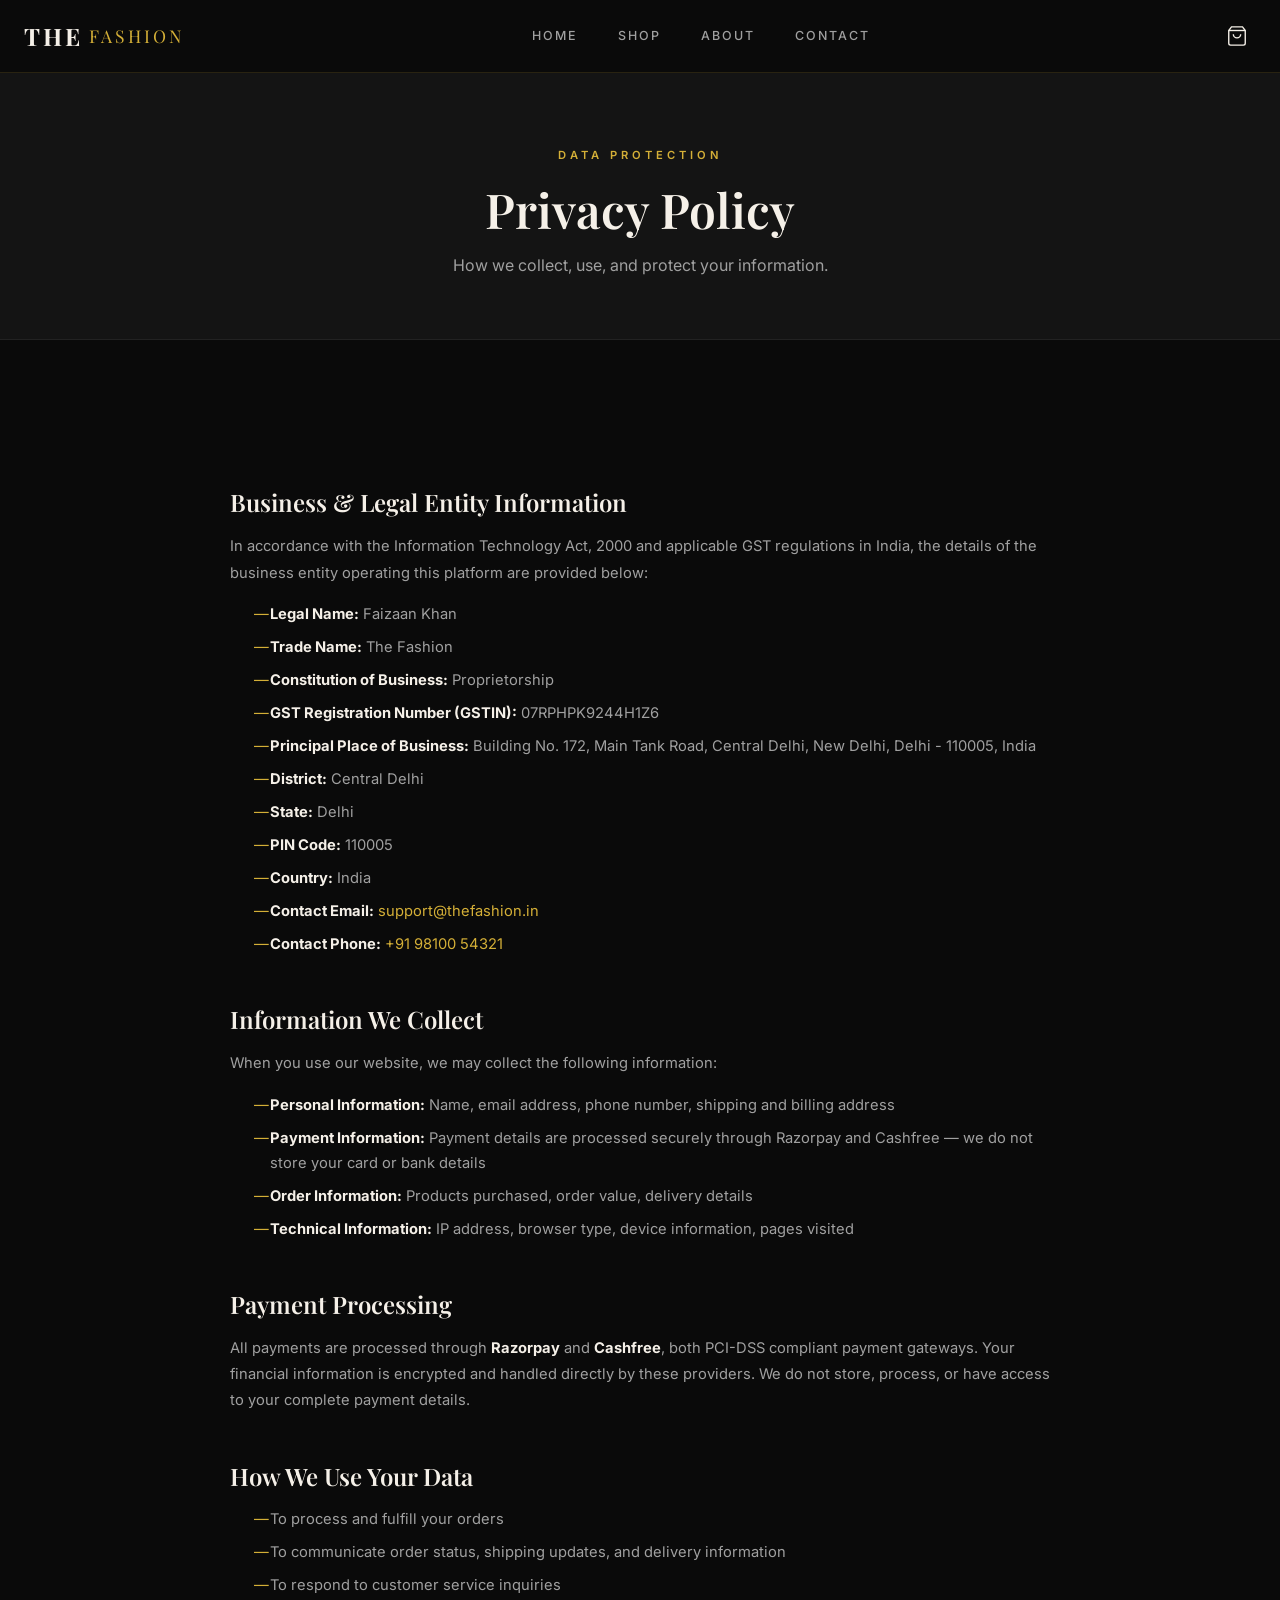
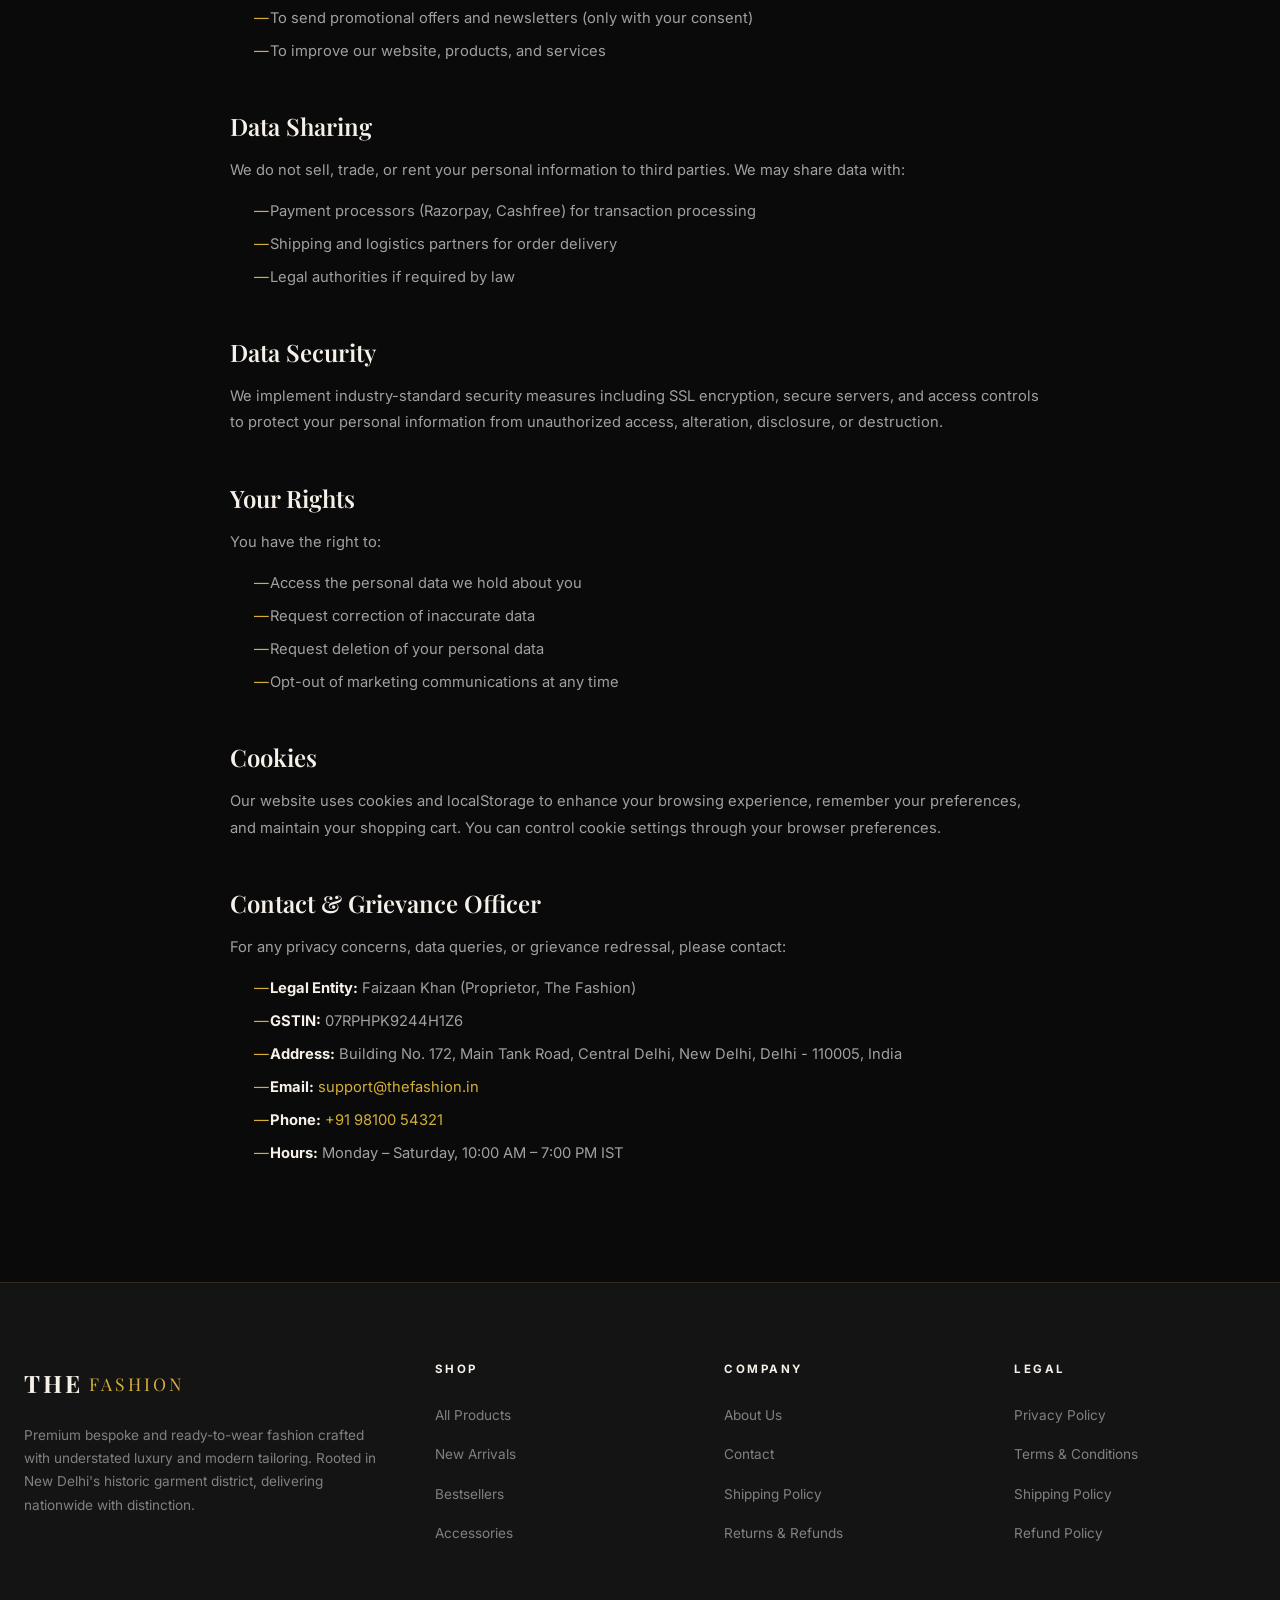
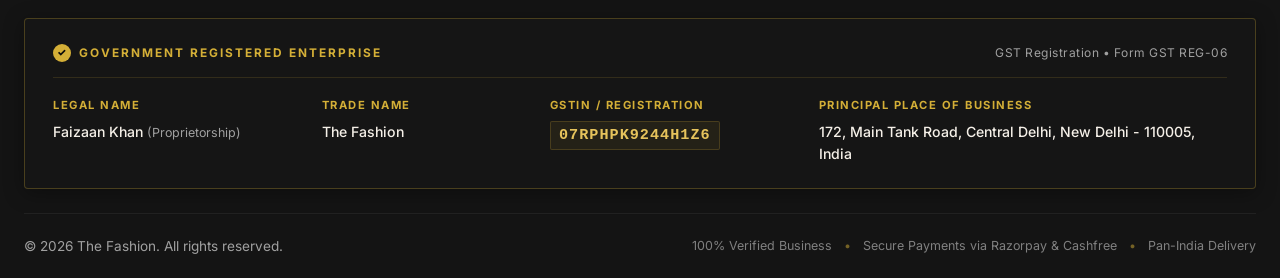
==== privacy.html @ 83e89a3a "Initial commit - Complete The Fashion ecommerce site" ====
<!DOCTYPE html>
<html lang="en">
<head>
  <meta charset="UTF-8">
  <meta name="viewport" content="width=device-width, initial-scale=1.0">
  <title>Privacy Policy — The Fashion</title>
  <link rel="stylesheet" href="css/styles.css">
  <link rel="icon" type="image/svg+xml" href="data:image/svg+xml,<svg xmlns='http://www.w3.org/2000/svg' viewBox='0 0 100 100'><text y='.9em' font-size='90'>◆</text></svg>">
</head>
<body>

<!-- Header -->
<header class="header">
  <div class="container">
    <a href="index.html" class="logo">THE <span>FASHION</span></a>
    <nav class="nav-links">
      <a href="index.html" >Home</a>
      <a href="shop.html" >Shop</a>
      <a href="about.html" >About</a>
      <a href="contact.html" >Contact</a>
    </nav>
    <div class="header-actions">
      <button class="cart-btn" aria-label="Open cart">
        <svg viewBox="0 0 24 24"><path d="M6 2L3 6v14a2 2 0 0 0 2 2h14a2 2 0 0 0 2-2V6l-3-4z"/><line x1="3" y1="6" x2="21" y2="6"/><path d="M16 10a4 4 0 0 1-8 0"/></svg>
        <span class="cart-count hidden">0</span>
      </button>
      <button class="hamburger" aria-label="Menu">
        <span></span><span></span><span></span>
      </button>
    </div>
  </div>
</header>

<!-- Mobile Nav -->
<nav class="mobile-nav">
  <a href="index.html" >Home</a>
  <a href="shop.html" >Shop</a>
  <a href="about.html" >About</a>
  <a href="contact.html" >Contact</a>
</nav>

<!-- Page Hero -->
<section class="page-hero">
  <div class="container">
    <span class="section-label">Data Protection</span>
    <h1>Privacy Policy</h1>
    <p>How we collect, use, and protect your information.</p>
  </div>
</section>

<!-- Content -->
<section class="legal-content container">
  <h2>Business &amp; Legal Entity Information</h2>
  <p>In accordance with the Information Technology Act, 2000 and applicable GST regulations in India, the details of the business entity operating this platform are provided below:</p>
  <ul>
    <li><strong>Legal Name:</strong> Faizaan Khan</li>
    <li><strong>Trade Name:</strong> The Fashion</li>
    <li><strong>Constitution of Business:</strong> Proprietorship</li>
    <li><strong>GST Registration Number (GSTIN):</strong> 07RPHPK9244H1Z6</li>
    <li><strong>Principal Place of Business:</strong> Building No. 172, Main Tank Road, Central Delhi, New Delhi, Delhi - 110005, India</li>
    <li><strong>District:</strong> Central Delhi</li>
    <li><strong>State:</strong> Delhi</li>
    <li><strong>PIN Code:</strong> 110005</li>
    <li><strong>Country:</strong> India</li>
    <li><strong>Contact Email:</strong> <a href="mailto:support@thefashion.in">support@thefashion.in</a></li>
    <li><strong>Contact Phone:</strong> <a href="tel:+919810054321">+91 98100 54321</a></li>
  </ul>

  <h2>Information We Collect</h2>
  <p>When you use our website, we may collect the following information:</p>
  <ul>
    <li><strong>Personal Information:</strong> Name, email address, phone number, shipping and billing address</li>
    <li><strong>Payment Information:</strong> Payment details are processed securely through Razorpay and Cashfree — we do not store your card or bank details</li>
    <li><strong>Order Information:</strong> Products purchased, order value, delivery details</li>
    <li><strong>Technical Information:</strong> IP address, browser type, device information, pages visited</li>
  </ul>

  <h2>Payment Processing</h2>
  <p>All payments are processed through <strong>Razorpay</strong> and <strong>Cashfree</strong>, both PCI-DSS compliant payment gateways. Your financial information is encrypted and handled directly by these providers. We do not store, process, or have access to your complete payment details.</p>

  <h2>How We Use Your Data</h2>
  <ul>
    <li>To process and fulfill your orders</li>
    <li>To communicate order status, shipping updates, and delivery information</li>
    <li>To respond to customer service inquiries</li>
    <li>To send promotional offers and newsletters (only with your consent)</li>
    <li>To improve our website, products, and services</li>
  </ul>

  <h2>Data Sharing</h2>
  <p>We do not sell, trade, or rent your personal information to third parties. We may share data with:</p>
  <ul>
    <li>Payment processors (Razorpay, Cashfree) for transaction processing</li>
    <li>Shipping and logistics partners for order delivery</li>
    <li>Legal authorities if required by law</li>
  </ul>

  <h2>Data Security</h2>
  <p>We implement industry-standard security measures including SSL encryption, secure servers, and access controls to protect your personal information from unauthorized access, alteration, disclosure, or destruction.</p>

  <h2>Your Rights</h2>
  <p>You have the right to:</p>
  <ul>
    <li>Access the personal data we hold about you</li>
    <li>Request correction of inaccurate data</li>
    <li>Request deletion of your personal data</li>
    <li>Opt-out of marketing communications at any time</li>
  </ul>

  <h2>Cookies</h2>
  <p>Our website uses cookies and localStorage to enhance your browsing experience, remember your preferences, and maintain your shopping cart. You can control cookie settings through your browser preferences.</p>

  <h2>Contact &amp; Grievance Officer</h2>
  <p>For any privacy concerns, data queries, or grievance redressal, please contact:</p>
  <ul>
    <li><strong>Legal Entity:</strong> Faizaan Khan (Proprietor, The Fashion)</li>
    <li><strong>GSTIN:</strong> 07RPHPK9244H1Z6</li>
    <li><strong>Address:</strong> Building No. 172, Main Tank Road, Central Delhi, New Delhi, Delhi - 110005, India</li>
    <li><strong>Email:</strong> <a href="mailto:support@thefashion.in">support@thefashion.in</a></li>
    <li><strong>Phone:</strong> <a href="tel:+919810054321">+91 98100 54321</a></li>
    <li><strong>Hours:</strong> Monday – Saturday, 10:00 AM – 7:00 PM IST</li>
  </ul>
</section>

<!-- Cart Overlay -->
<div class="cart-overlay"></div>

<!-- Cart Sidebar -->
<div class="cart-sidebar">
  <div class="cart-sidebar-header">
    <h3>Shopping Bag <span class="cart-item-count"></span></h3>
    <button class="close-cart">&times;</button>
  </div>
  <div class="cart-items"></div>
  <div class="cart-footer">
    <div class="cart-total">
      <span>Subtotal</span>
      <span class="cart-total-amount">₹0</span>
    </div>
    <a href="checkout.html" class="btn btn-primary">Proceed to Checkout</a>
  </div>
</div>

<!-- Footer -->
<footer class="footer">
  <div class="container">
    <div class="footer-grid">
      <div class="footer-brand">
        <a href="index.html" class="logo">THE <span>FASHION</span></a>
        <p>Premium bespoke and ready-to-wear fashion crafted with understated luxury and modern tailoring. Rooted in New Delhi's historic garment district, delivering nationwide with distinction.</p>
      </div>
      <div class="footer-col">
        <h4>Shop</h4>
        <ul>
          <li><a href="shop.html">All Products</a></li>
          <li><a href="shop.html">New Arrivals</a></li>
          <li><a href="shop.html">Bestsellers</a></li>
          <li><a href="shop.html">Accessories</a></li>
        </ul>
      </div>
      <div class="footer-col">
        <h4>Company</h4>
        <ul>
          <li><a href="about.html">About Us</a></li>
          <li><a href="contact.html">Contact</a></li>
          <li><a href="shipping.html">Shipping Policy</a></li>
          <li><a href="refund.html">Returns &amp; Refunds</a></li>
        </ul>
      </div>
      <div class="footer-col">
        <h4>Legal</h4>
        <ul>
          <li><a href="privacy.html">Privacy Policy</a></li>
          <li><a href="terms.html">Terms &amp; Conditions</a></li>
          <li><a href="shipping.html">Shipping Policy</a></li>
          <li><a href="refund.html">Refund Policy</a></li>
        </ul>
      </div>
    </div>
    <!-- Compliance & Business Registration Banner -->
    <div class="footer-compliance">
      <div class="compliance-header">
        <span class="compliance-badge">Government Registered Enterprise</span>
        <span class="compliance-tag">GST Registration &bull; Form GST REG-06</span>
      </div>
      <div class="compliance-grid">
        <div class="compliance-item">
          <span class="comp-label">Legal Name</span>
          <span class="comp-value">Faizaan Khan <span class="comp-sub">(Proprietorship)</span></span>
        </div>
        <div class="compliance-item">
          <span class="comp-label">Trade Name</span>
          <span class="comp-value">The Fashion</span>
        </div>
        <div class="compliance-item">
          <span class="comp-label">GSTIN / Registration</span>
          <span class="comp-value comp-highlight">07RPHPK9244H1Z6</span>
        </div>
        <div class="compliance-item">
          <span class="comp-label">Principal Place of Business</span>
          <span class="comp-value">172, Main Tank Road, Central Delhi, New Delhi - 110005, India</span>
        </div>
      </div>
    </div>

    <div class="footer-bottom">
      <p>&copy; 2026 The Fashion. All rights reserved.</p>
      <div class="footer-badges">
        <span>100% Verified Business</span>
        <span>&bull;</span>
        <span>Secure Payments via Razorpay &amp; Cashfree</span>
        <span>&bull;</span>
        <span>Pan-India Delivery</span>
      </div>
    </div>
  </div></footer>


<script src="js/script.js"></script>

</body>
</html>
---- css/styles.css ----
/* ============================================
   THE FASHION — Luxury Dark Gold Theme
   Premium Fashion Ecommerce
   ============================================ */

/* --- Google Fonts Import --- */
@import url('https://fonts.googleapis.com/css2?family=Playfair+Display:ital,wght@0,400;0,500;0,600;0,700;0,800;1,400;1,500&family=Inter:wght@300;400;500;600;700&display=swap');

/* --- CSS Custom Properties --- */
:root {
  /* Core palette */
  --black: #0a0a0a;
  --black-light: #141414;
  --black-mid: #1a1a1a;
  --charcoal: #252525;
  --charcoal-light: #333333;
  --gold: #d4af37;
  --gold-light: #e6c35c;
  --gold-dark: #b8860b;
  --gold-muted: #c9a84c;
  --ivory: #f5f0e8;
  --ivory-dark: #e8e0d0;
  --white: #fafafa;
  --gray-100: #f0f0f0;
  --gray-200: #d0d0d0;
  --gray-300: #a0a0a0;
  --gray-400: #808080;
  --gray-500: #606060;
  --gray-600: #404040;
  --red: #c0392b;
  --green: #27ae60;

  /* Semantic */
  --bg-primary: var(--black);
  --bg-secondary: var(--black-light);
  --bg-card: var(--black-mid);
  --bg-elevated: var(--charcoal);
  --text-primary: var(--ivory);
  --text-secondary: var(--gray-300);
  --text-muted: var(--gray-400);
  --accent: var(--gold);
  --accent-light: var(--gold-light);
  --accent-dark: var(--gold-dark);
  --border-color: rgba(212, 175, 55, 0.15);
  --border-subtle: rgba(255, 255, 255, 0.06);

  /* Typography */
  --font-display: 'Playfair Display', Georgia, 'Times New Roman', serif;
  --font-body: 'Inter', -apple-system, BlinkMacSystemFont, 'Segoe UI', sans-serif;

  /* Spacing */
  --section-pad: 100px;
  --container-max: 1280px;

  /* Transitions */
  --ease: cubic-bezier(0.4, 0, 0.2, 1);
  --transition: all 0.3s var(--ease);
}

/* --- Reset & Base --- */
*, *::before, *::after {
  margin: 0;
  padding: 0;
  box-sizing: border-box;
}

html {
  scroll-behavior: smooth;
  font-size: 16px;
}

body {
  font-family: var(--font-body);
  background: var(--bg-primary);
  color: var(--text-primary);
  line-height: 1.7;
  -webkit-font-smoothing: antialiased;
  -moz-osx-font-smoothing: grayscale;
  overflow-x: hidden;
}

a {
  color: var(--accent);
  text-decoration: none;
  transition: var(--transition);
}

a:hover {
  color: var(--accent-light);
}

img {
  max-width: 100%;
  height: auto;
  display: block;
}

ul, ol {
  list-style: none;
}

button {
  cursor: pointer;
  font-family: var(--font-body);
  border: none;
  outline: none;
  background: none;
}

input, textarea, select {
  font-family: var(--font-body);
  outline: none;
}

.container {
  max-width: var(--container-max);
  margin: 0 auto;
  padding: 0 24px;
}

/* --- Typography --- */
h1, h2, h3, h4, h5 {
  font-family: var(--font-display);
  font-weight: 600;
  line-height: 1.2;
  color: var(--text-primary);
}

h1 { font-size: clamp(2.2rem, 5vw, 3.8rem); }
h2 { font-size: clamp(1.8rem, 4vw, 2.8rem); }
h3 { font-size: clamp(1.3rem, 3vw, 1.6rem); }
h4 { font-size: 1.15rem; }

p {
  color: var(--text-secondary);
  line-height: 1.8;
}

/* --- Section Headers --- */
.section-label {
  display: inline-block;
  font-family: var(--font-body);
  font-size: 0.7rem;
  font-weight: 600;
  letter-spacing: 4px;
  text-transform: uppercase;
  color: var(--accent);
  margin-bottom: 16px;
  position: relative;
  padding-left: 40px;
}

.section-label::before {
  content: '';
  position: absolute;
  left: 0;
  top: 50%;
  width: 28px;
  height: 1px;
  background: var(--accent);
}

.section-title {
  margin-bottom: 20px;
}

.section-subtitle {
  font-size: 1.05rem;
  color: var(--text-secondary);
  max-width: 600px;
}

/* --- Buttons --- */
.btn {
  display: inline-flex;
  align-items: center;
  justify-content: center;
  gap: 8px;
  padding: 14px 36px;
  font-size: 0.8rem;
  font-weight: 600;
  letter-spacing: 2px;
  text-transform: uppercase;
  border-radius: 2px;
  transition: var(--transition);
  position: relative;
  overflow: hidden;
}

.btn-primary {
  background: var(--accent);
  color: var(--black);
}

.btn-primary:hover {
  background: var(--accent-light);
  color: var(--black);
  transform: translateY(-2px);
  box-shadow: 0 8px 25px rgba(212, 175, 55, 0.3);
}

.btn-outline {
  background: transparent;
  color: var(--ivory);
  border: 1px solid rgba(245, 240, 232, 0.3);
}

.btn-outline:hover {
  border-color: var(--accent);
  color: var(--accent);
  transform: translateY(-2px);
}

.btn-dark {
  background: var(--charcoal);
  color: var(--ivory);
  border: 1px solid var(--border-color);
}

.btn-dark:hover {
  background: var(--accent);
  color: var(--black);
  border-color: var(--accent);
}

.btn-sm {
  padding: 10px 24px;
  font-size: 0.7rem;
  letter-spacing: 1.5px;
}

/* ============================================
   HEADER / NAVIGATION
   ============================================ */
.header {
  position: fixed;
  top: 0;
  left: 0;
  width: 100%;
  z-index: 1000;
  background: rgba(10, 10, 10, 0.92);
  backdrop-filter: blur(20px);
  -webkit-backdrop-filter: blur(20px);
  border-bottom: 1px solid var(--border-color);
  transition: var(--transition);
}

.header.scrolled {
  background: rgba(10, 10, 10, 0.98);
  box-shadow: 0 4px 30px rgba(0, 0, 0, 0.5);
}

.header .container {
  display: flex;
  align-items: center;
  justify-content: space-between;
  height: 72px;
}

.logo {
  font-family: var(--font-display);
  font-size: 1.5rem;
  font-weight: 700;
  color: var(--ivory);
  letter-spacing: 3px;
  text-transform: uppercase;
  display: flex;
  align-items: center;
  gap: 6px;
}

.logo span {
  color: var(--accent);
  font-weight: 400;
  font-size: 1.1rem;
}

.nav-links {
  display: flex;
  align-items: center;
  gap: 40px;
}

.nav-links a {
  font-size: 0.78rem;
  font-weight: 500;
  letter-spacing: 2px;
  text-transform: uppercase;
  color: var(--gray-300);
  position: relative;
  padding: 4px 0;
}

.nav-links a::after {
  content: '';
  position: absolute;
  bottom: -2px;
  left: 0;
  width: 0;
  height: 1px;
  background: var(--accent);
  transition: width 0.3s var(--ease);
}

.nav-links a:hover,
.nav-links a.active {
  color: var(--accent);
}

.nav-links a:hover::after,
.nav-links a.active::after {
  width: 100%;
}

.header-actions {
  display: flex;
  align-items: center;
  gap: 20px;
}

.cart-btn {
  position: relative;
  color: var(--ivory);
  font-size: 1.2rem;
  padding: 8px;
  transition: var(--transition);
  background: none;
  border: none;
  cursor: pointer;
  display: flex;
  align-items: center;
  gap: 6px;
}

.cart-btn:hover {
  color: var(--accent);
}

.cart-btn svg {
  width: 22px;
  height: 22px;
  stroke: currentColor;
  fill: none;
  stroke-width: 1.5;
}

.cart-count {
  position: absolute;
  top: 0;
  right: -4px;
  background: var(--accent);
  color: var(--black);
  font-size: 0.6rem;
  font-weight: 700;
  width: 18px;
  height: 18px;
  border-radius: 50%;
  display: flex;
  align-items: center;
  justify-content: center;
}

.cart-count.hidden {
  display: none;
}

/* Hamburger */
.hamburger {
  display: none;
  flex-direction: column;
  gap: 5px;
  padding: 8px;
  cursor: pointer;
  background: none;
  border: none;
}

.hamburger span {
  width: 24px;
  height: 1.5px;
  background: var(--ivory);
  transition: var(--transition);
  display: block;
}

.hamburger.active span:nth-child(1) {
  transform: rotate(45deg) translate(5px, 5px);
}

.hamburger.active span:nth-child(2) {
  opacity: 0;
}

.hamburger.active span:nth-child(3) {
  transform: rotate(-45deg) translate(5px, -5px);
}

/* Mobile Nav */
.mobile-nav {
  display: none;
  position: fixed;
  top: 72px;
  left: 0;
  width: 100%;
  height: calc(100vh - 72px);
  background: rgba(10, 10, 10, 0.98);
  backdrop-filter: blur(20px);
  z-index: 999;
  padding: 40px 24px;
}

.mobile-nav.active {
  display: flex;
  flex-direction: column;
  gap: 0;
}

.mobile-nav a {
  display: block;
  padding: 18px 0;
  font-size: 1.1rem;
  font-weight: 500;
  letter-spacing: 3px;
  text-transform: uppercase;
  color: var(--gray-300);
  border-bottom: 1px solid var(--border-subtle);
}

.mobile-nav a:hover,
.mobile-nav a.active {
  color: var(--accent);
}

/* ============================================
   HERO SECTION (REDESIGNED WITH AUTO-SCROLLER)
   ============================================ */
.hero {
  position: relative;
  min-height: 100vh;
  display: flex;
  flex-direction: column;
  justify-content: center;
  overflow: hidden;
  background: var(--black);
  padding-top: 100px;
  padding-bottom: 0;
}

.hero-bg {
  position: absolute;
  inset: 0;
  background-image: url('../assets/hero-bg.svg');
  background-size: cover;
  background-position: center;
  background-repeat: no-repeat;
}

.hero-overlay {
  position: absolute;
  inset: 0;
  background: linear-gradient(
    135deg,
    rgba(10, 10, 10, 0.92) 0%,
    rgba(10, 10, 10, 0.75) 50%,
    rgba(10, 10, 10, 0.88) 100%
  );
}

.hero-container {
  width: 100%;
  position: relative;
  z-index: 2;
  padding-top: 20px;
  padding-bottom: 40px;
}

.hero-grid {
  display: grid;
  grid-template-columns: 1.15fr 1fr;
  gap: 56px;
  align-items: center;
}

.hero-content {
  position: relative;
  z-index: 2;
  max-width: 620px;
}

.hero-label {
  display: inline-block;
  font-size: 0.72rem;
  font-weight: 700;
  letter-spacing: 3px;
  text-transform: uppercase;
  color: var(--accent);
  margin-bottom: 22px;
  padding: 6px 18px;
  border: 1px solid rgba(212, 175, 55, 0.35);
  background: rgba(212, 175, 55, 0.08);
  border-radius: 2px;
}

.hero h1 {
  font-size: clamp(2.4rem, 4.5vw, 4rem);
  font-weight: 700;
  line-height: 1.15;
  margin-bottom: 22px;
  color: var(--ivory);
}

.hero h1 em {
  font-style: italic;
  color: var(--accent);
  display: inline-block;
}

.hero p {
  font-size: 1.05rem;
  color: var(--gray-300);
  margin-bottom: 32px;
  max-width: 540px;
  line-height: 1.8;
}

.hero-buttons {
  display: flex;
  gap: 16px;
  flex-wrap: wrap;
  margin-bottom: 36px;
}

.hero-stats {
  display: flex;
  align-items: center;
  gap: 36px;
  padding-top: 28px;
  border-top: 1px solid rgba(212, 175, 55, 0.18);
}

.stat-item {
  display: flex;
  flex-direction: column;
  gap: 4px;
}

.stat-number {
  font-family: var(--font-display);
  font-size: 1.6rem;
  font-weight: 700;
  color: var(--accent);
  line-height: 1;
}

.stat-label {
  font-size: 0.72rem;
  font-weight: 600;
  color: var(--gray-400);
  letter-spacing: 1px;
  text-transform: uppercase;
}

/* --- Dual Column Auto-Scrolling Clothes Showcase --- */
.hero-showcase {
  position: relative;
  height: 560px;
  display: grid;
  grid-template-columns: 1fr 1fr;
  gap: 20px;
  overflow: hidden;
  border-radius: 8px;
  padding: 10px 0;
}

/* Gradient Fade Masks Top & Bottom */
.showcase-gradient-top,
.showcase-gradient-bottom {
  position: absolute;
  left: 0;
  right: 0;
  height: 90px;
  z-index: 3;
  pointer-events: none;
}

.showcase-gradient-top {
  top: 0;
  background: linear-gradient(to bottom, var(--black) 15%, rgba(10, 10, 10, 0) 100%);
}

.showcase-gradient-bottom {
  bottom: 0;
  background: linear-gradient(to top, var(--black) 15%, rgba(10, 10, 10, 0) 100%);
}

.showcase-col {
  overflow: hidden;
  position: relative;
  height: 100%;
}

.showcase-track {
  display: flex;
  flex-direction: column;
  gap: 20px;
}

/* Continuous Auto-Scroll Keyframes */
.scroll-up .showcase-track {
  animation: scrollUp 24s linear infinite;
}

.scroll-down .showcase-track {
  animation: scrollDown 24s linear infinite;
}

.showcase-col:hover .showcase-track {
  animation-play-state: paused;
}

@keyframes scrollUp {
  0% { transform: translateY(0); }
  100% { transform: translateY(-50%); }
}

@keyframes scrollDown {
  0% { transform: translateY(-50%); }
  100% { transform: translateY(0); }
}

/* Product Card in Showcase */
.showcase-card {
  position: relative;
  display: block;
  background: #181818;
  border: 1px solid rgba(212, 175, 55, 0.2);
  border-radius: 6px;
  overflow: hidden;
  box-shadow: 0 10px 30px rgba(0, 0, 0, 0.5);
  transition: all 0.3s cubic-bezier(0.4, 0, 0.2, 1);
  text-decoration: none;
}

.showcase-card:hover {
  transform: translateY(-4px) scale(1.02);
  border-color: var(--accent);
  box-shadow: 0 15px 35px rgba(212, 175, 55, 0.25);
}

.showcase-card img {
  width: 100%;
  aspect-ratio: 4/5;
  object-fit: cover;
  display: block;
  transition: transform 0.5s ease;
}

.showcase-card:hover img {
  transform: scale(1.06);
}

.showcase-card-info {
  position: absolute;
  bottom: 0;
  left: 0;
  right: 0;
  padding: 14px 14px 12px;
  background: linear-gradient(to top, rgba(10, 10, 10, 0.95) 0%, rgba(10, 10, 10, 0.7) 70%, transparent 100%);
  display: flex;
  justify-content: space-between;
  align-items: flex-end;
  gap: 8px;
}

.sc-name {
  font-family: var(--font-body);
  font-size: 0.78rem;
  font-weight: 600;
  color: var(--ivory);
  line-height: 1.3;
  white-space: nowrap;
  overflow: hidden;
  text-overflow: ellipsis;
}

.sc-price {
  font-size: 0.86rem;
  font-weight: 700;
  color: var(--accent);
  flex-shrink: 0;
}

/* --- Horizontal Auto-Scrolling Ticker Ribbon --- */
.hero-ticker-wrap {
  width: 100%;
  overflow: hidden;
  background: rgba(18, 18, 18, 0.95);
  border-top: 1px solid rgba(212, 175, 55, 0.2);
  border-bottom: 1px solid rgba(212, 175, 55, 0.2);
  padding: 14px 0;
  position: relative;
  z-index: 2;
}

.hero-ticker {
  display: flex;
  width: max-content;
  animation: tickerScroll 28s linear infinite;
  gap: 36px;
}

.hero-ticker-wrap:hover .hero-ticker {
  animation-play-state: paused;
}

.ticker-item {
  display: flex;
  align-items: center;
  gap: 12px;
  font-size: 0.76rem;
  font-weight: 700;
  letter-spacing: 2.5px;
  text-transform: uppercase;
  color: var(--ivory);
  white-space: nowrap;
}

.ticker-bullet {
  color: var(--accent);
  font-size: 1.1rem;
}

@keyframes tickerScroll {
  0% { transform: translateX(0); }
  100% { transform: translateX(-50%); }
}

@media (max-width: 1024px) {
  .hero-grid {
    grid-template-columns: 1fr;
    gap: 40px;
    text-align: center;
  }
  .hero-content {
    max-width: 100%;
    margin: 0 auto;
  }
  .hero-buttons {
    justify-content: center;
  }
  .hero-stats {
    justify-content: center;
  }
  .hero-showcase {
    height: 480px;
    max-width: 520px;
    margin: 0 auto;
  }
}

@media (max-width: 600px) {
  .hero {
    padding-top: 85px;
  }
  .hero-showcase {
    height: 380px;
    gap: 12px;
  }
  .showcase-track {
    gap: 12px;
  }
  .sc-name {
    font-size: 0.72rem;
  }
  .sc-price {
    font-size: 0.78rem;
  }
  .hero-stats {
    gap: 20px;
  }
  .stat-number {
    font-size: 1.3rem;
  }
  .stat-label {
    font-size: 0.65rem;
  }
}

/* ============================================
   FEATURED PRODUCTS
   ============================================ */
.featured-products {
  padding: var(--section-pad) 0;
  background: var(--bg-primary);
}

.featured-products .section-header {
  text-align: center;
  margin-bottom: 60px;
}

.featured-products .section-label {
  padding-left: 0;
}

.featured-products .section-label::before {
  display: none;
}

.products-grid {
  display: grid;
  grid-template-columns: repeat(auto-fill, minmax(260px, 1fr));
  gap: 24px;
}

/* Product Card */
.product-card {
  background: var(--bg-card);
  border: 1px solid var(--border-subtle);
  border-radius: 4px;
  overflow: hidden;
  transition: var(--transition);
  position: relative;
}

.product-card:hover {
  border-color: var(--border-color);
  transform: translateY(-4px);
  box-shadow: 0 20px 40px rgba(0, 0, 0, 0.4);
}

.product-card-img {
  position: relative;
  aspect-ratio: 4/5;
  overflow: hidden;
  background: var(--charcoal);
}

.product-card-img img {
  width: 100%;
  height: 100%;
  object-fit: cover;
  transition: transform 0.6s var(--ease);
}

.product-card:hover .product-card-img img {
  transform: scale(1.05);
}

.product-badge {
  position: absolute;
  top: 12px;
  left: 12px;
  padding: 4px 12px;
  font-size: 0.6rem;
  font-weight: 700;
  letter-spacing: 2px;
  text-transform: uppercase;
  background: var(--accent);
  color: var(--black);
  border-radius: 1px;
}

.product-card-body {
  padding: 20px;
}

.product-category {
  font-size: 0.65rem;
  font-weight: 600;
  letter-spacing: 2px;
  text-transform: uppercase;
  color: var(--accent-dark);
  margin-bottom: 6px;
}

.product-name {
  font-family: var(--font-display);
  font-size: 1rem;
  font-weight: 500;
  color: var(--ivory);
  margin-bottom: 10px;
  line-height: 1.3;
}

.product-price {
  font-size: 1.05rem;
  font-weight: 600;
  color: var(--accent);
  margin-bottom: 16px;
  font-family: var(--font-body);
}

.add-to-cart-btn {
  width: 100%;
  padding: 12px;
  background: transparent;
  border: 1px solid var(--border-color);
  color: var(--accent);
  font-size: 0.7rem;
  font-weight: 600;
  letter-spacing: 2px;
  text-transform: uppercase;
  cursor: pointer;
  transition: var(--transition);
  border-radius: 2px;
}

.add-to-cart-btn:hover {
  background: var(--accent);
  color: var(--black);
  border-color: var(--accent);
}

.add-to-cart-btn.added {
  background: var(--green);
  color: var(--white);
  border-color: var(--green);
}

/* ============================================
   FEATURES STRIP
   ============================================ */
.features-strip {
  padding: 60px 0;
  background: var(--bg-secondary);
  border-top: 1px solid var(--border-subtle);
  border-bottom: 1px solid var(--border-subtle);
}

.features-grid {
  display: grid;
  grid-template-columns: repeat(4, 1fr);
  gap: 32px;
}

.feature-item {
  text-align: center;
  padding: 30px 20px;
}

.feature-icon {
  width: 48px;
  height: 48px;
  margin: 0 auto 16px;
  display: flex;
  align-items: center;
  justify-content: center;
  border: 1px solid var(--border-color);
  border-radius: 50%;
  color: var(--accent);
}

.feature-icon svg {
  width: 22px;
  height: 22px;
  stroke: currentColor;
  fill: none;
  stroke-width: 1.5;
}

.feature-item h4 {
  font-family: var(--font-display);
  font-size: 0.95rem;
  margin-bottom: 8px;
  color: var(--ivory);
}

.feature-item p {
  font-size: 0.82rem;
  color: var(--gray-400);
  line-height: 1.6;
}

/* ============================================
   ABOUT PREVIEW (HOME)
   ============================================ */
.about-preview {
  padding: var(--section-pad) 0;
  background: var(--bg-primary);
}

.about-preview-grid {
  display: grid;
  grid-template-columns: 1fr 1fr;
  gap: 80px;
  align-items: center;
}

.about-preview-content .section-label {
  margin-bottom: 20px;
}

.about-preview-content h2 {
  margin-bottom: 24px;
}

.about-preview-content p {
  margin-bottom: 20px;
  font-size: 0.95rem;
}

.about-accent-blocks {
  display: flex;
  gap: 12px;
  margin: 32px 0;
}

.accent-block {
  width: 48px;
  height: 48px;
  border-radius: 2px;
}

.accent-block:nth-child(1) { background: var(--gold); }
.accent-block:nth-child(2) { background: var(--gold-dark); }
.accent-block:nth-child(3) { background: var(--charcoal); border: 1px solid var(--border-color); }
.accent-block:nth-child(4) { background: var(--ivory); }

.about-preview-image {
  position: relative;
}

.about-preview-image img {
  width: 100%;
  aspect-ratio: 4/5;
  object-fit: cover;
  border-radius: 4px;
  border: 1px solid var(--border-color);
  box-shadow: 0 20px 40px rgba(0, 0, 0, 0.4);
}

.about-preview-image::before {
  content: '';
  position: absolute;
  top: -16px;
  right: -16px;
  width: 100%;
  height: 100%;
  border: 1px solid var(--border-color);
  border-radius: 4px;
  z-index: -1;
}

/* ============================================
   PAGE HERO (Inner pages)
   ============================================ */
.page-hero {
  padding: 140px 0 60px;
  background: var(--bg-secondary);
  border-bottom: 1px solid var(--border-subtle);
  text-align: center;
}

.page-hero .section-label {
  padding-left: 0;
}

.page-hero .section-label::before {
  display: none;
}

.page-hero h1 {
  font-size: clamp(2rem, 4vw, 3rem);
  margin-bottom: 12px;
}

.page-hero p {
  font-size: 1rem;
  color: var(--text-secondary);
}

/* ============================================
   SHOP PAGE
   ============================================ */
.shop-section {
  padding: 60px 0 var(--section-pad);
}

.filter-bar {
  display: flex;
  flex-wrap: wrap;
  gap: 10px;
  margin-bottom: 48px;
  justify-content: center;
}

.filter-btn {
  padding: 10px 24px;
  font-size: 0.72rem;
  font-weight: 600;
  letter-spacing: 1.5px;
  text-transform: uppercase;
  color: var(--gray-300);
  background: transparent;
  border: 1px solid var(--border-subtle);
  cursor: pointer;
  transition: var(--transition);
  border-radius: 2px;
}

.filter-btn:hover,
.filter-btn.active {
  color: var(--black);
  background: var(--accent);
  border-color: var(--accent);
}

.product-count {
  text-align: center;
  margin-bottom: 32px;
  font-size: 0.85rem;
  color: var(--gray-400);
}

/* ============================================
   ABOUT PAGE
   ============================================ */
.about-story {
  padding: var(--section-pad) 0;
}

.about-story-grid {
  display: grid;
  grid-template-columns: 1fr 1fr;
  gap: 80px;
  align-items: center;
}

.about-story-content h2 {
  margin-bottom: 24px;
}

.about-story-content p {
  margin-bottom: 16px;
  font-size: 0.95rem;
}

.about-story-image img {
  width: 100%;
  aspect-ratio: 4/5;
  object-fit: cover;
  border-radius: 4px;
  border: 1px solid var(--border-color);
  box-shadow: 0 20px 40px rgba(0, 0, 0, 0.4);
}

.values-section {
  padding: 80px 0 var(--section-pad);
  background: var(--bg-secondary);
}

.values-section .section-header {
  text-align: center;
  margin-bottom: 60px;
}

.values-section .section-label {
  padding-left: 0;
}

.values-section .section-label::before {
  display: none;
}

.values-grid {
  display: grid;
  grid-template-columns: repeat(3, 1fr);
  gap: 32px;
}

.value-card {
  background: var(--bg-card);
  border: 1px solid var(--border-subtle);
  padding: 48px 36px;
  text-align: center;
  border-radius: 4px;
  transition: var(--transition);
}

.value-card:hover {
  border-color: var(--border-color);
  transform: translateY(-4px);
}

.value-icon {
  width: 56px;
  height: 56px;
  margin: 0 auto 24px;
  display: flex;
  align-items: center;
  justify-content: center;
  border: 1px solid var(--border-color);
  border-radius: 50%;
  color: var(--accent);
}

.value-icon svg {
  width: 26px;
  height: 26px;
  stroke: currentColor;
  fill: none;
  stroke-width: 1.5;
}

.value-card h3 {
  font-size: 1.2rem;
  margin-bottom: 16px;
  color: var(--ivory);
}

.value-card p {
  font-size: 0.88rem;
  color: var(--gray-400);
  line-height: 1.7;
}

/* ============================================
   CONTACT PAGE
   ============================================ */
.contact-section {
  padding: var(--section-pad) 0;
}

.contact-grid {
  display: grid;
  grid-template-columns: 1fr 1.2fr;
  gap: 60px;
}

.contact-info-cards {
  display: flex;
  flex-direction: column;
  gap: 24px;
}

.contact-info-card {
  display: flex;
  align-items: flex-start;
  gap: 20px;
  padding: 28px;
  background: var(--bg-card);
  border: 1px solid var(--border-subtle);
  border-radius: 4px;
  transition: var(--transition);
}

.contact-info-card:hover {
  border-color: var(--border-color);
}

.contact-icon {
  width: 44px;
  height: 44px;
  min-width: 44px;
  display: flex;
  align-items: center;
  justify-content: center;
  border: 1px solid var(--border-color);
  border-radius: 50%;
  color: var(--accent);
}

.contact-icon svg {
  width: 20px;
  height: 20px;
  stroke: currentColor;
  fill: none;
  stroke-width: 1.5;
}

.contact-info-card h4 {
  font-family: var(--font-display);
  font-size: 1rem;
  margin-bottom: 6px;
  color: var(--ivory);
}

.contact-info-card p {
  font-size: 0.88rem;
  color: var(--gray-400);
  line-height: 1.6;
}

/* Contact Form */
.contact-form-wrapper {
  background: var(--bg-card);
  border: 1px solid var(--border-subtle);
  padding: 48px;
  border-radius: 4px;
}

.contact-form-wrapper h3 {
  font-size: 1.3rem;
  margin-bottom: 8px;
}

.contact-form-wrapper > p {
  margin-bottom: 32px;
  font-size: 0.88rem;
}

.form-group {
  margin-bottom: 24px;
}

.form-group label {
  display: block;
  font-size: 0.75rem;
  font-weight: 600;
  letter-spacing: 1.5px;
  text-transform: uppercase;
  color: var(--gray-300);
  margin-bottom: 8px;
}

.form-group input,
.form-group textarea,
.form-group select {
  width: 100%;
  padding: 14px 18px;
  background: var(--bg-primary);
  border: 1px solid var(--border-subtle);
  color: var(--ivory);
  font-size: 0.9rem;
  border-radius: 2px;
  transition: var(--transition);
}

.form-group input:focus,
.form-group textarea:focus,
.form-group select:focus {
  border-color: var(--accent);
  box-shadow: 0 0 0 3px rgba(212, 175, 55, 0.1);
}

.form-group textarea {
  resize: vertical;
  min-height: 120px;
}

.form-row {
  display: grid;
  grid-template-columns: 1fr 1fr;
  gap: 20px;
}

/* ============================================
   CHECKOUT PAGE
   ============================================ */
.checkout-section {
  padding: var(--section-pad) 0;
}

.checkout-grid {
  display: grid;
  grid-template-columns: 1.3fr 1fr;
  gap: 60px;
}

.checkout-form-section {
  background: var(--bg-card);
  border: 1px solid var(--border-subtle);
  padding: 48px;
  border-radius: 4px;
}

.checkout-form-section h3 {
  font-size: 1.2rem;
  margin-bottom: 32px;
  padding-bottom: 16px;
  border-bottom: 1px solid var(--border-subtle);
}

/* Payment Methods */
.payment-methods {
  margin-top: 40px;
}

.payment-methods h3 {
  margin-top: 0;
}

.payment-option {
  display: flex;
  align-items: center;
  gap: 14px;
  padding: 18px 20px;
  background: var(--bg-primary);
  border: 1px solid var(--border-subtle);
  border-radius: 2px;
  margin-bottom: 12px;
  cursor: pointer;
  transition: var(--transition);
}

.payment-option:hover,
.payment-option.selected {
  border-color: var(--accent);
}

.payment-option input[type="radio"] {
  accent-color: var(--accent);
  width: 16px;
  height: 16px;
}

.payment-option label {
  font-size: 0.88rem;
  font-weight: 500;
  color: var(--ivory);
  cursor: pointer;
}

/* Order Summary */
.order-summary {
  background: var(--bg-card);
  border: 1px solid var(--border-subtle);
  padding: 40px;
  border-radius: 4px;
  position: sticky;
  top: 100px;
}

.order-summary h3 {
  font-size: 1.2rem;
  margin-bottom: 32px;
  padding-bottom: 16px;
  border-bottom: 1px solid var(--border-subtle);
}

.order-items {
  margin-bottom: 24px;
}

.order-item {
  display: flex;
  align-items: center;
  gap: 16px;
  padding: 12px 0;
  border-bottom: 1px solid var(--border-subtle);
}

.order-item-img {
  width: 56px;
  height: 70px;
  border-radius: 2px;
  overflow: hidden;
  background: var(--charcoal);
  flex-shrink: 0;
}

.order-item-img img {
  width: 100%;
  height: 100%;
  object-fit: cover;
}

.order-item-details {
  flex: 1;
}

.order-item-name {
  font-size: 0.85rem;
  font-weight: 500;
  color: var(--ivory);
  margin-bottom: 4px;
}

.order-item-qty {
  font-size: 0.75rem;
  color: var(--gray-400);
}

.order-item-price {
  font-size: 0.9rem;
  font-weight: 600;
  color: var(--accent);
}

.order-totals {
  padding-top: 20px;
}

.order-row {
  display: flex;
  justify-content: space-between;
  padding: 10px 0;
  font-size: 0.88rem;
}

.order-row span:first-child {
  color: var(--gray-400);
}

.order-row span:last-child {
  color: var(--ivory);
  font-weight: 500;
}

.order-row.total {
  border-top: 1px solid var(--border-color);
  margin-top: 12px;
  padding-top: 20px;
  font-size: 1.1rem;
}

.order-row.total span:last-child {
  color: var(--accent);
  font-weight: 700;
}

.order-row.free-shipping span:last-child {
  color: var(--green);
}

/* ============================================
   CART SIDEBAR
   ============================================ */
.cart-overlay {
  position: fixed;
  inset: 0;
  background: rgba(0, 0, 0, 0.7);
  z-index: 2000;
  opacity: 0;
  visibility: hidden;
  transition: var(--transition);
}

.cart-overlay.active {
  opacity: 1;
  visibility: visible;
}

.cart-sidebar {
  position: fixed;
  top: 0;
  right: -440px;
  width: 420px;
  max-width: 100vw;
  height: 100vh;
  background: var(--bg-secondary);
  border-left: 1px solid var(--border-color);
  z-index: 2001;
  transition: right 0.4s var(--ease);
  display: flex;
  flex-direction: column;
}

.cart-sidebar.active {
  right: 0;
}

.cart-sidebar-header {
  display: flex;
  align-items: center;
  justify-content: space-between;
  padding: 24px 28px;
  border-bottom: 1px solid var(--border-subtle);
}

.cart-sidebar-header h3 {
  font-size: 1.1rem;
  display: flex;
  align-items: center;
  gap: 10px;
}

.cart-sidebar-header .cart-item-count {
  font-family: var(--font-body);
  font-size: 0.7rem;
  font-weight: 600;
  color: var(--accent);
}

.close-cart {
  width: 36px;
  height: 36px;
  display: flex;
  align-items: center;
  justify-content: center;
  background: none;
  border: 1px solid var(--border-subtle);
  color: var(--ivory);
  cursor: pointer;
  font-size: 1.1rem;
  transition: var(--transition);
  border-radius: 2px;
}

.close-cart:hover {
  border-color: var(--accent);
  color: var(--accent);
}

.cart-items {
  flex: 1;
  overflow-y: auto;
  padding: 20px 28px;
}

.cart-item {
  display: flex;
  gap: 16px;
  padding: 16px 0;
  border-bottom: 1px solid var(--border-subtle);
}

.cart-item-img {
  width: 72px;
  height: 90px;
  border-radius: 2px;
  overflow: hidden;
  background: var(--charcoal);
  flex-shrink: 0;
}

.cart-item-img img {
  width: 100%;
  height: 100%;
  object-fit: cover;
}

.cart-item-details {
  flex: 1;
}

.cart-item-name {
  font-family: var(--font-display);
  font-size: 0.9rem;
  font-weight: 500;
  color: var(--ivory);
  margin-bottom: 4px;
}

.cart-item-price {
  font-size: 0.85rem;
  color: var(--accent);
  font-weight: 600;
  margin-bottom: 12px;
}

.cart-item-controls {
  display: flex;
  align-items: center;
  gap: 12px;
}

.qty-btn {
  width: 28px;
  height: 28px;
  display: flex;
  align-items: center;
  justify-content: center;
  background: transparent;
  border: 1px solid var(--border-subtle);
  color: var(--ivory);
  cursor: pointer;
  font-size: 0.9rem;
  transition: var(--transition);
  border-radius: 2px;
}

.qty-btn:hover {
  border-color: var(--accent);
  color: var(--accent);
}

.cart-item-qty {
  font-size: 0.85rem;
  font-weight: 600;
  color: var(--ivory);
  min-width: 20px;
  text-align: center;
}

.remove-item {
  margin-left: auto;
  color: var(--gray-500);
  cursor: pointer;
  font-size: 0.75rem;
  letter-spacing: 1px;
  text-transform: uppercase;
  transition: var(--transition);
  background: none;
  border: none;
  font-weight: 500;
}

.remove-item:hover {
  color: var(--red);
}

.cart-empty {
  text-align: center;
  padding: 60px 20px;
}

.cart-empty svg {
  width: 48px;
  height: 48px;
  stroke: var(--gray-500);
  fill: none;
  stroke-width: 1;
  margin-bottom: 16px;
}

.cart-empty p {
  font-size: 0.9rem;
  color: var(--gray-400);
  margin-bottom: 24px;
}

.cart-footer {
  padding: 24px 28px;
  border-top: 1px solid var(--border-subtle);
  background: var(--bg-card);
}

.cart-total {
  display: flex;
  justify-content: space-between;
  margin-bottom: 20px;
  font-size: 1rem;
}

.cart-total span:first-child {
  color: var(--gray-300);
  font-weight: 500;
}

.cart-total span:last-child {
  color: var(--accent);
  font-weight: 700;
  font-size: 1.15rem;
}

.cart-footer .btn {
  width: 100%;
  text-align: center;
}

/* ============================================
   LEGAL PAGES
   ============================================ */
.legal-content {
  padding: var(--section-pad) 0;
  max-width: 820px;
  margin: 0 auto;
}

.legal-content h2 {
  font-size: 1.5rem;
  margin-top: 48px;
  margin-bottom: 16px;
  color: var(--ivory);
}

.legal-content h3 {
  font-size: 1.15rem;
  margin-top: 32px;
  margin-bottom: 12px;
  color: var(--ivory);
}

.legal-content p {
  margin-bottom: 16px;
  font-size: 0.92rem;
  color: var(--gray-300);
}

.legal-content ul {
  margin-bottom: 16px;
  padding-left: 24px;
}

.legal-content ul li {
  position: relative;
  padding-left: 16px;
  margin-bottom: 8px;
  font-size: 0.92rem;
  color: var(--gray-300);
}

.legal-content ul li::before {
  content: '—';
  position: absolute;
  left: 0;
  color: var(--accent);
}

.legal-content strong {
  color: var(--ivory);
}

/* ============================================
   FOOTER
   ============================================ */
.footer {
  background: var(--bg-secondary);
  border-top: 1px solid var(--border-color);
  padding: 80px 0 0;
}

.footer-grid {
  display: grid;
  grid-template-columns: 1.5fr 1fr 1fr 1fr;
  gap: 48px;
  margin-bottom: 60px;
}

.footer-brand .logo {
  margin-bottom: 20px;
}

.footer-brand p {
  font-size: 0.85rem;
  color: var(--gray-400);
  line-height: 1.7;
  margin-bottom: 24px;
}







.footer-col h4 {
  font-family: var(--font-body);
  font-size: 0.72rem;
  font-weight: 700;
  letter-spacing: 2.5px;
  text-transform: uppercase;
  color: var(--ivory);
  margin-bottom: 24px;
}

.footer-col ul li {
  margin-bottom: 12px;
}

.footer-col ul li a {
  font-size: 0.85rem;
  color: var(--gray-400);
  transition: var(--transition);
}

.footer-col ul li a:hover {
  color: var(--accent);
  padding-left: 4px;
}

/* ============================================
   FOOTER COMPLIANCE & LEGAL STRIP (ENHANCED)
   ============================================ */
.footer-compliance {
  background: rgba(22, 22, 22, 0.95);
  border: 1px solid rgba(212, 175, 55, 0.28);
  border-radius: 4px;
  padding: 24px 28px;
  margin-top: 24px;
  margin-bottom: 24px;
  box-shadow: 0 4px 20px rgba(0, 0, 0, 0.35);
}

.compliance-header {
  display: flex;
  align-items: center;
  justify-content: space-between;
  flex-wrap: wrap;
  gap: 12px;
  padding-bottom: 14px;
  margin-bottom: 18px;
  border-bottom: 1px solid rgba(212, 175, 55, 0.15);
}

.compliance-badge {
  display: inline-flex;
  align-items: center;
  gap: 8px;
  font-size: 0.74rem;
  font-weight: 700;
  letter-spacing: 2px;
  text-transform: uppercase;
  color: var(--accent);
}

.compliance-badge::before {
  content: '✓';
  display: inline-flex;
  align-items: center;
  justify-content: center;
  width: 18px;
  height: 18px;
  border-radius: 50%;
  background: var(--accent);
  color: var(--black);
  font-size: 0.65rem;
  font-weight: 800;
}

.compliance-tag {
  font-size: 0.75rem;
  color: var(--gray-300);
  letter-spacing: 0.5px;
}

.compliance-grid {
  display: grid;
  grid-template-columns: 1.2fr 1fr 1.2fr 2fr;
  gap: 24px;
}

.compliance-item {
  display: flex;
  flex-direction: column;
  gap: 6px;
}

.comp-label {
  font-size: 0.7rem;
  font-weight: 700;
  letter-spacing: 1.5px;
  text-transform: uppercase;
  color: var(--accent);
}

.comp-value {
  font-size: 0.88rem;
  font-weight: 500;
  color: var(--ivory);
  line-height: 1.5;
}

.comp-sub {
  font-size: 0.78rem;
  color: var(--gray-300);
  font-weight: 400;
}

.comp-highlight {
  color: var(--accent-light);
  font-weight: 700;
  letter-spacing: 1px;
  font-family: 'Courier New', Courier, monospace;
  font-size: 0.95rem;
  background: rgba(212, 175, 55, 0.08);
  padding: 2px 8px;
  border-radius: 2px;
  display: inline-block;
  width: fit-content;
  border: 1px solid rgba(212, 175, 55, 0.2);
}

.footer-bottom {
  padding: 20px 0;
  border-top: 1px solid var(--border-subtle);
  display: flex;
  justify-content: space-between;
  align-items: center;
  flex-wrap: wrap;
  gap: 16px;
}

.footer-bottom p {
  font-size: 0.85rem;
  color: var(--gray-300);
}

.footer-badges {
  display: flex;
  align-items: center;
  gap: 12px;
  font-size: 0.78rem;
  color: var(--gray-400);
}

.footer-badges span:nth-child(even) {
  color: var(--accent);
  opacity: 0.5;
}





@media (max-width: 1024px) {
  .hero-decor {
    display: none;
  }

  .about-preview-grid,
  .about-story-grid {
    grid-template-columns: 1fr;
    gap: 48px;
  }

  .checkout-grid {
    grid-template-columns: 1fr;
  }

  .order-summary {
    position: static;
  }

  .footer-grid {
    grid-template-columns: 1fr 1fr;
    gap: 40px;
  }
}

@media (max-width: 768px) {
  :root {
    --section-pad: 64px;
  }

  .nav-links {
    display: none;
  }

  .hamburger {
    display: flex;
  }

  .hero {
    min-height: 85vh;
  }

  .hero h1 {
    font-size: clamp(2rem, 7vw, 3rem);
  }

  .hero-buttons {
    flex-direction: column;
    gap: 12px;
  }

  .hero-buttons .btn {
    width: 100%;
  }

  .features-grid {
    grid-template-columns: 1fr 1fr;
  }

  .products-grid {
    grid-template-columns: repeat(auto-fill, minmax(200px, 1fr));
    gap: 16px;
  }

  .values-grid {
    grid-template-columns: 1fr;
  }

  .contact-grid {
    grid-template-columns: 1fr;
  }

  .contact-form-wrapper {
    padding: 32px 24px;
  }

  .checkout-form-section {
    padding: 32px 24px;
  }

  .form-row {
    grid-template-columns: 1fr;
  }

  .footer-grid {
    grid-template-columns: 1fr;
    gap: 32px;
  }
}

@media (max-width: 480px) {
  .features-grid {
    grid-template-columns: 1fr;
  }

  .products-grid {
    grid-template-columns: 1fr 1fr;
    gap: 12px;
  }

  .product-card-body {
    padding: 14px;
  }

  .product-name {
    font-size: 0.85rem;
  }

  .product-price {
    font-size: 0.9rem;
    margin-bottom: 12px;
  }

  .filter-bar {
    gap: 6px;
  }

  .filter-btn {
    padding: 8px 16px;
    font-size: 0.65rem;
  }

  .order-summary {
    padding: 28px 20px;
  }
}

/* ============================================
   UTILITY / MISC
   ============================================ */
.text-center { text-align: center; }
.text-accent { color: var(--accent); }
.mb-0 { margin-bottom: 0; }
.mt-2 { margin-top: 16px; }
.mt-4 { margin-top: 32px; }

/* Scrollbar */
::-webkit-scrollbar {
  width: 6px;
}

::-webkit-scrollbar-track {
  background: var(--bg-primary);
}

::-webkit-scrollbar-thumb {
  background: var(--charcoal-light);
  border-radius: 3px;
}

::-webkit-scrollbar-thumb:hover {
  background: var(--gray-500);
}

/* Selection */
::selection {
  background: var(--accent);
  color: var(--black);
}


/* Compliance Grid Responsiveness */
@media (max-width: 1024px) {
  .compliance-grid {
    grid-template-columns: 1fr 1fr;
    gap: 20px;
  }
}

@media (max-width: 600px) {
  .footer-compliance {
    padding: 18px 16px;
  }
  .compliance-grid {
    grid-template-columns: 1fr;
    gap: 16px;
  }
  .compliance-header {
    flex-direction: column;
    align-items: flex-start;
  }
  .footer-bottom {
    flex-direction: column;
    text-align: center;
  }
  .footer-badges {
    flex-wrap: wrap;
    justify-content: center;
  }
}
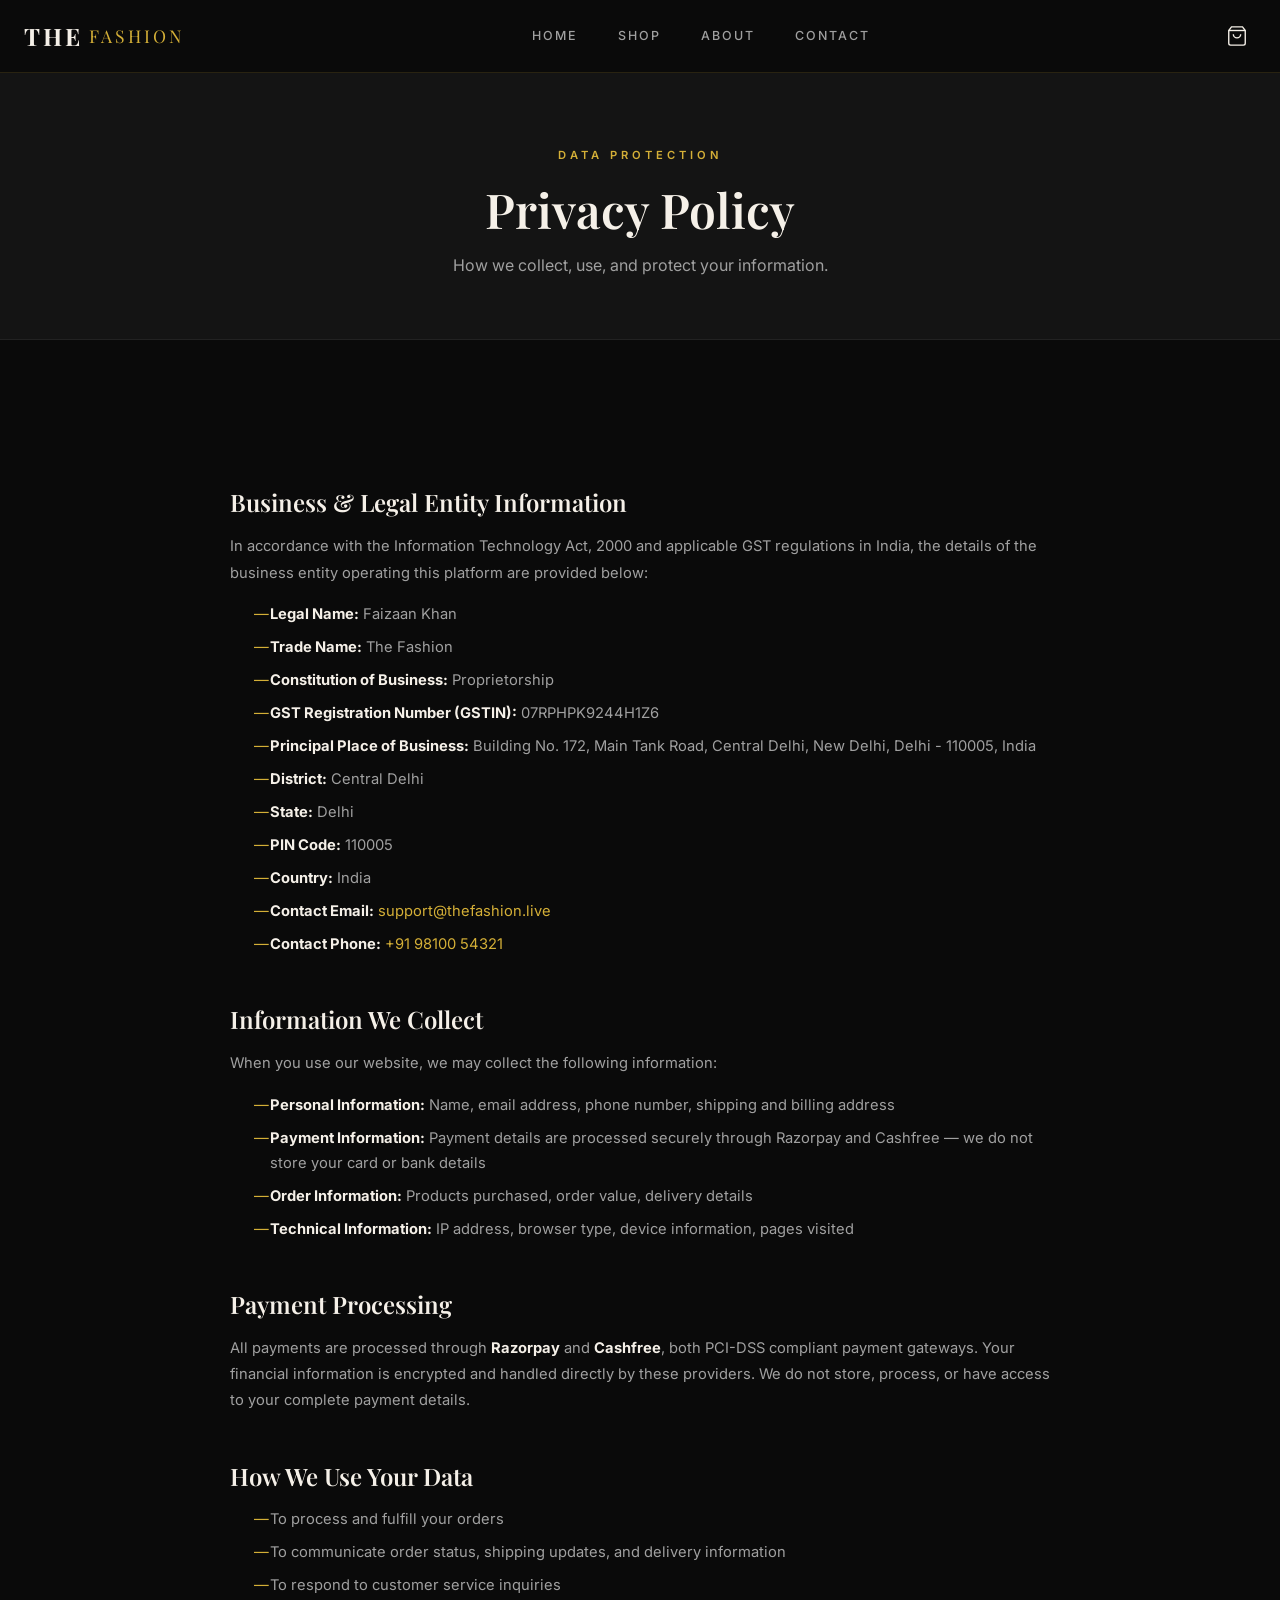
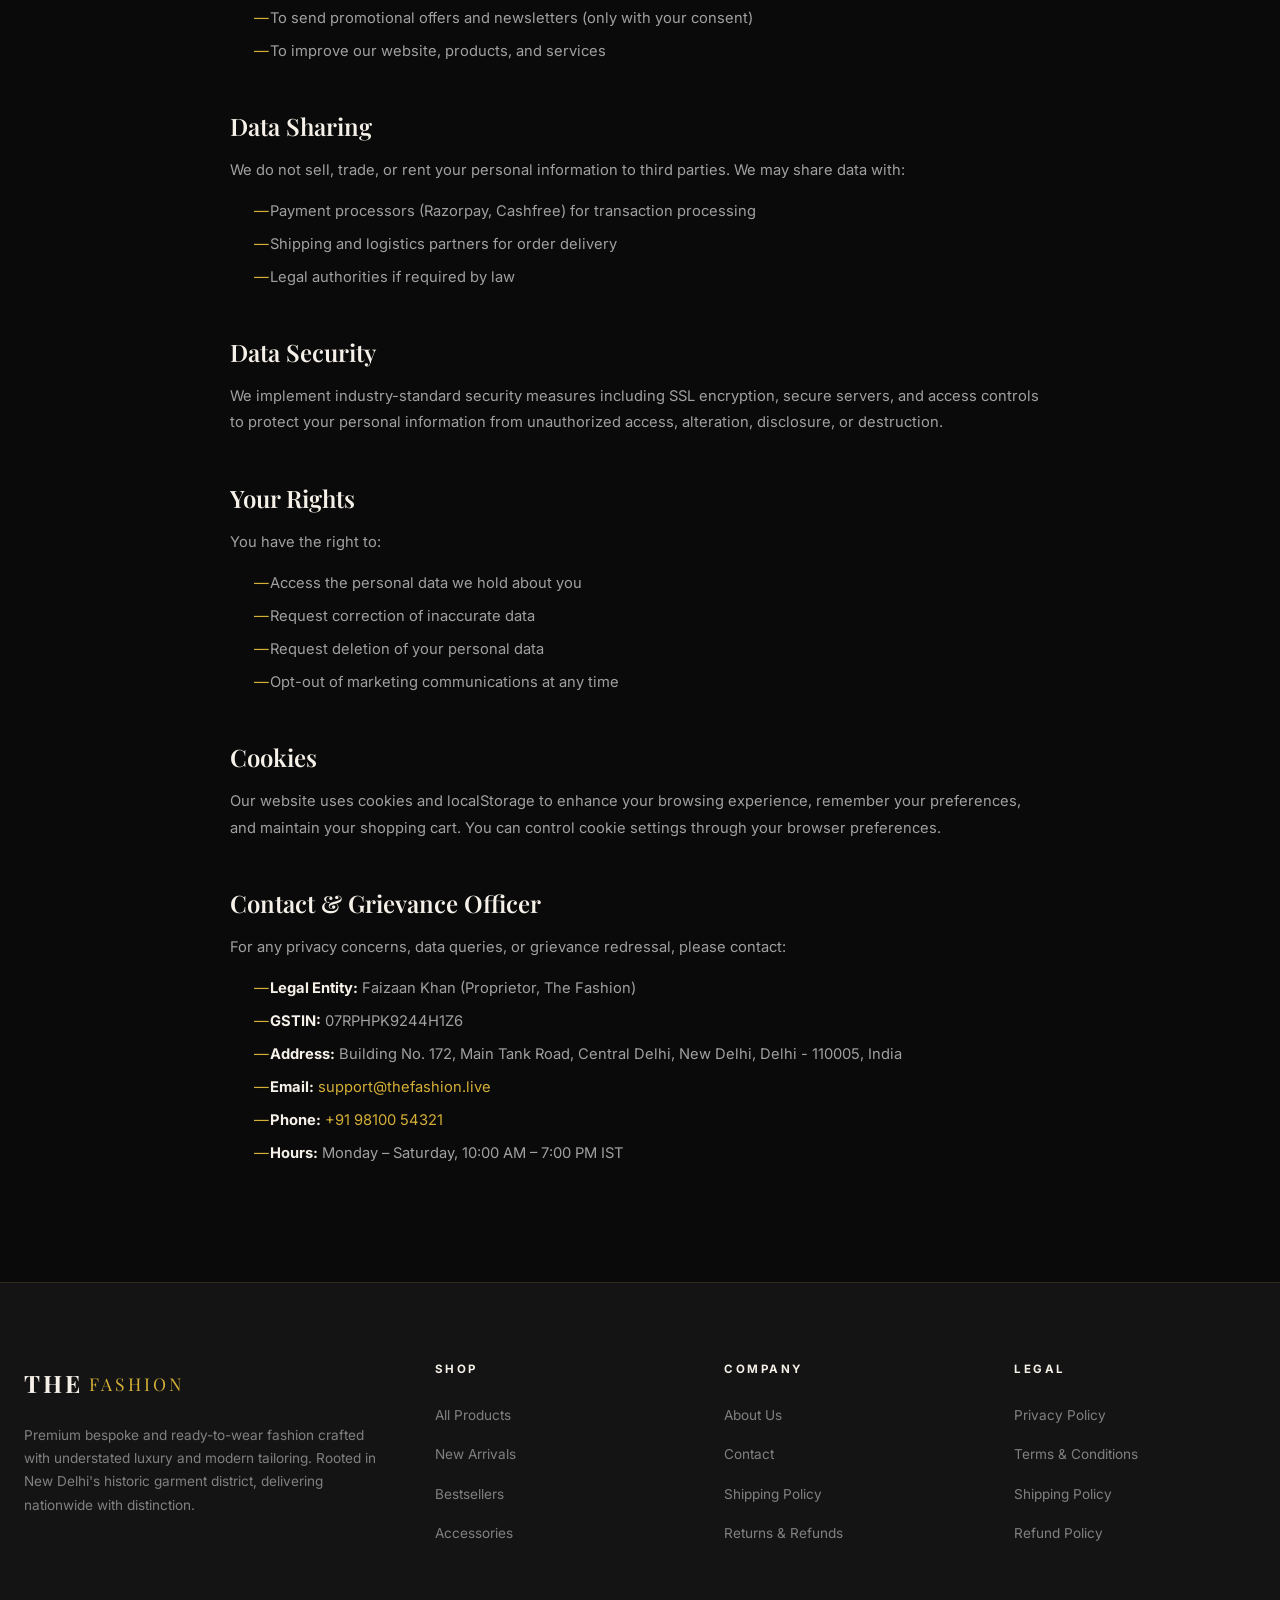
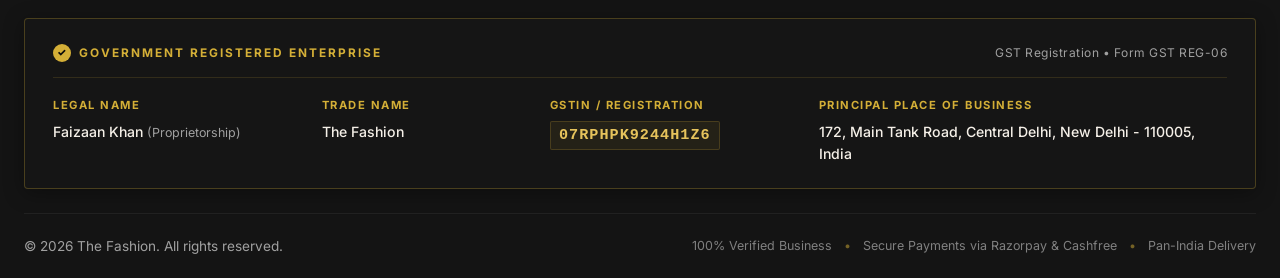
==== commit fe9b93e1: "Switch domain to thefashion.live and update contact emails" ====
--- a/privacy.html
+++ b/privacy.html
@@ -62,7 +62,7 @@
     <li><strong>State:</strong> Delhi</li>
     <li><strong>PIN Code:</strong> 110005</li>
     <li><strong>Country:</strong> India</li>
-    <li><strong>Contact Email:</strong> <a href="mailto:support@thefashion.in">support@thefashion.in</a></li>
+    <li><strong>Contact Email:</strong> <a href="mailto:support@thefashion.live">support@thefashion.live</a></li>
     <li><strong>Contact Phone:</strong> <a href="tel:+919810054321">+91 98100 54321</a></li>
   </ul>
 
@@ -116,7 +116,7 @@
     <li><strong>Legal Entity:</strong> Faizaan Khan (Proprietor, The Fashion)</li>
     <li><strong>GSTIN:</strong> 07RPHPK9244H1Z6</li>
     <li><strong>Address:</strong> Building No. 172, Main Tank Road, Central Delhi, New Delhi, Delhi - 110005, India</li>
-    <li><strong>Email:</strong> <a href="mailto:support@thefashion.in">support@thefashion.in</a></li>
+    <li><strong>Email:</strong> <a href="mailto:support@thefashion.live">support@thefashion.live</a></li>
     <li><strong>Phone:</strong> <a href="tel:+919810054321">+91 98100 54321</a></li>
     <li><strong>Hours:</strong> Monday – Saturday, 10:00 AM – 7:00 PM IST</li>
   </ul>
